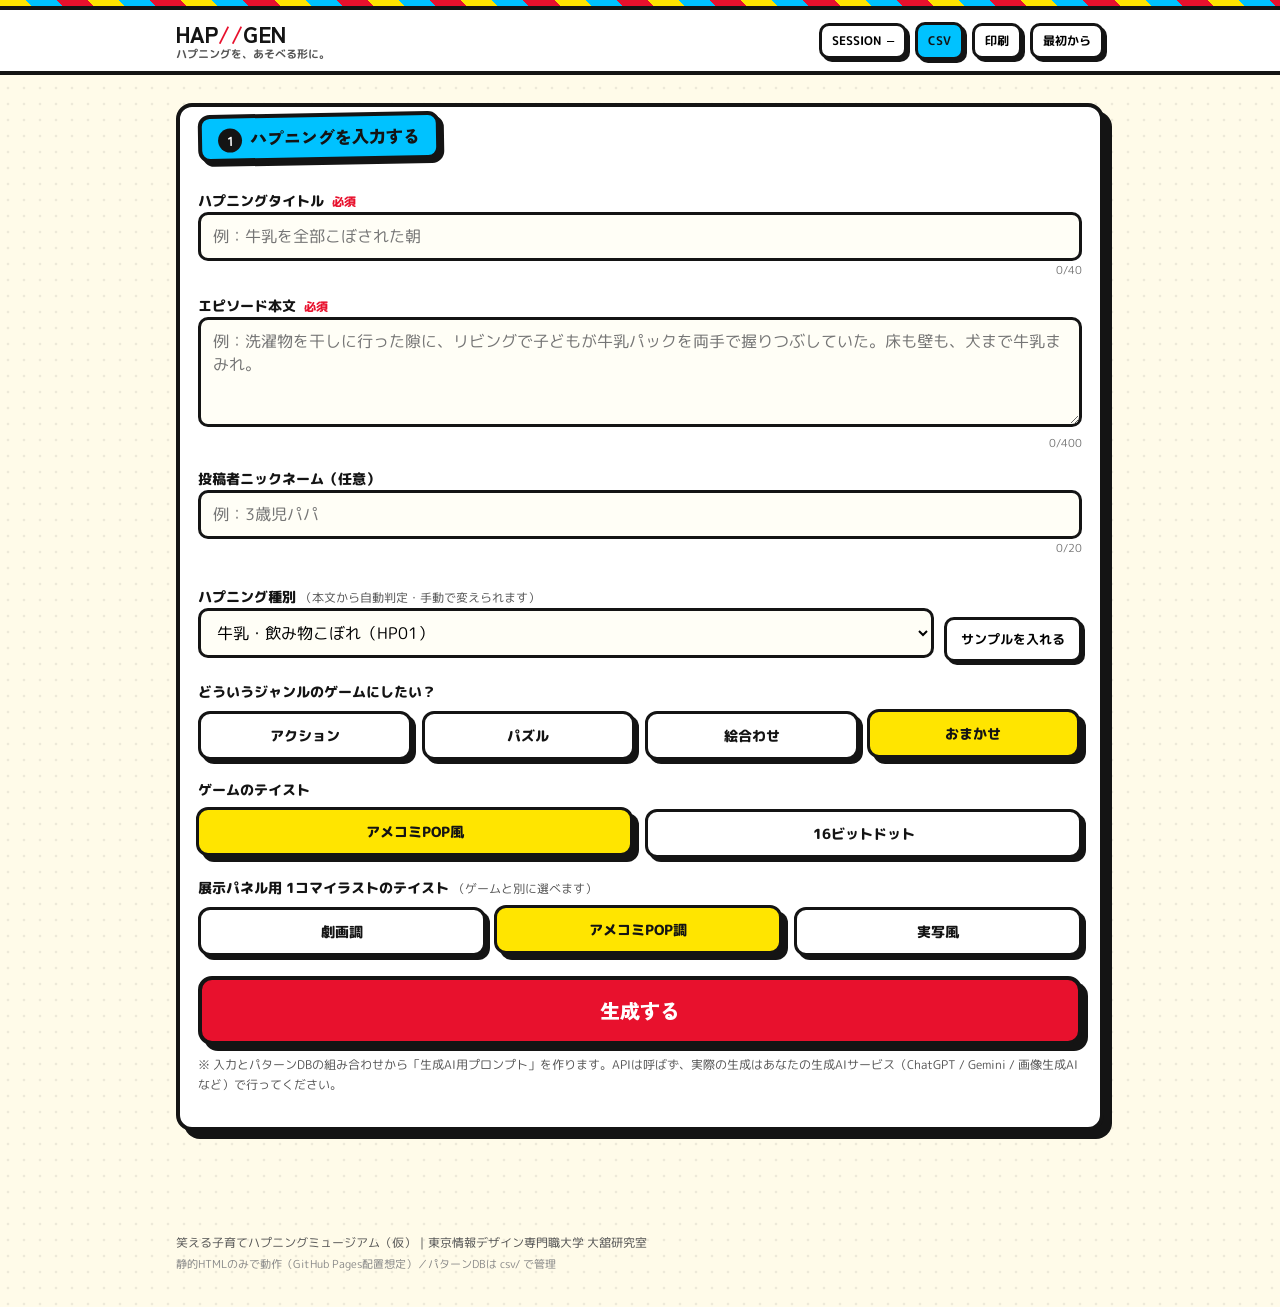
==== index.html @ 21012a0f "HAP//GEN 初版: 子育てハプニング→ゲーム&イラスト生成プロンプトツール（パターンDB+組み合わせ生成・AI API不使用）" ====
<!DOCTYPE html>
<html lang="ja">
<head>
<meta charset="UTF-8">
<meta name="viewport" content="width=device-width,initial-scale=1.0">
<title>HAP//GEN — 子育てハプニング→ゲーム&イラスト 生成プロンプトツール</title>
<meta name="description" content="区民から投稿された子育てハプニングを、遊べるミニゲームと展示パネル1コマの生成AI用プロンプトに落とす。笑える子育てハプニングミュージアムのための企画ツール。">
<link rel="preconnect" href="https://fonts.googleapis.com">
<link rel="preconnect" href="https://fonts.gstatic.com" crossorigin>
<link href="https://fonts.googleapis.com/css2?family=IBM+Plex+Mono:wght@400;600&family=M+PLUS+Rounded+1c:wght@400;700;800&family=Zen+Kaku+Gothic+New:wght@700;900&display=swap" rel="stylesheet">
<link rel="stylesheet" href="assets/css/style.css">
</head>
<body>
<div class="edge" aria-hidden="true"></div>

<header class="bar">
  <div class="bar-in">
    <a class="wordmark" href="#" aria-label="最初に戻る">
      <span class="wm-main">HAP<span class="slash">//</span>GEN</span>
      <span class="wm-sub">ハプニングを、あそべる形に。</span>
    </a>
    <div class="bar-right">
      <button class="code-chip" id="sessionChip" type="button" title="この企画のセッションリンクをコピーします。別の端末で続きを開けます。">
        <span class="cc-label">SESSION</span><span class="cc-val" id="sessionCode">—</span>
      </button>
      <span class="db-chip local" id="dbChip" title="データの読み込み元">…</span>
      <button class="icon-btn" id="btnPrint" type="button" title="印刷 / PDF保存">印刷</button>
      <button class="icon-btn" id="btnRestart" type="button" title="入力を全部消して最初から">最初から</button>
    </div>
  </div>
</header>

<main class="shell">

  <!-- ===== 1. 入力フォーム ===== -->
  <section class="card" id="formCard">
    <h2 class="band"><span class="no">1</span>ハプニングを入力する</h2>

    <div class="field">
      <label for="fTitle">ハプニングタイトル <em class="req">必須</em></label>
      <input type="text" id="fTitle" maxlength="40" placeholder="例：牛乳を全部こぼされた朝">
      <div class="count"><span id="cTitle">0</span>/40</div>
    </div>

    <div class="field">
      <label for="fStory">エピソード本文 <em class="req">必須</em></label>
      <textarea id="fStory" maxlength="400" placeholder="例：洗濯物を干しに行った隙に、リビングで子どもが牛乳パックを両手で握りつぶしていた。床も壁も、犬まで牛乳まみれ。"></textarea>
      <div class="count"><span id="cStory">0</span>/400</div>
    </div>

    <div class="field">
      <label for="fAuthor">投稿者ニックネーム（任意）</label>
      <input type="text" id="fAuthor" maxlength="20" placeholder="例：3歳児パパ">
      <div class="count"><span id="cAuthor">0</span>/20</div>
    </div>

    <div class="row">
      <div class="field grow">
        <label for="fPack">ハプニング種別 <span class="hint">（本文から自動判定・手動で変えられます）</span></label>
        <select id="fPack"></select>
      </div>
      <button class="ghost" id="btnSample" type="button">サンプルを入れる</button>
    </div>

    <div class="optgroup">
      <div class="ttl">どういうジャンルのゲームにしたい？</div>
      <div class="radios" id="rGenre">
        <label class="radio"><input type="radio" name="genre" value="action"><span class="face">アクション</span></label>
        <label class="radio"><input type="radio" name="genre" value="puzzle"><span class="face">パズル</span></label>
        <label class="radio"><input type="radio" name="genre" value="match"><span class="face">絵合わせ</span></label>
        <label class="radio"><input type="radio" name="genre" value="omakase" checked><span class="face">おまかせ</span></label>
      </div>
    </div>

    <div class="optgroup">
      <div class="ttl">ゲームのテイスト</div>
      <div class="radios" id="rGTheme">
        <label class="radio"><input type="radio" name="gtheme" value="pop" checked><span class="face">アメコミPOP風</span></label>
        <label class="radio"><input type="radio" name="gtheme" value="pixel"><span class="face">16ビットドット</span></label>
      </div>
    </div>

    <div class="optgroup">
      <div class="ttl">展示パネル用 1コマイラストのテイスト <span class="hint">（ゲームと別に選べます）</span></div>
      <div class="radios small" id="rITaste">
        <label class="radio"><input type="radio" name="itaste" value="gekiga"><span class="face">劇画調</span></label>
        <label class="radio"><input type="radio" name="itaste" value="pop" checked><span class="face">アメコミPOP調</span></label>
        <label class="radio"><input type="radio" name="itaste" value="photo"><span class="face">実写風</span></label>
      </div>
    </div>

    <button class="generate" id="btnGen">生成する</button>
    <p class="note">※ 入力とパターンDBの組み合わせから「生成AI用プロンプト」を作ります。APIは呼ばず、実際の生成はあなたの生成AIサービス（ChatGPT / Gemini / 画像生成AI など）で行ってください。</p>
  </section>

  <!-- ===== 2. 生成結果 ===== -->
  <section class="card" id="outCard" hidden>
    <h2 class="band"><span class="no">2</span>生成結果</h2>

    <div class="sum" id="sumChips"></div>
    <div class="row">
      <button class="ghost" id="btnReroll" type="button">バリエーションを変える</button>
      <button class="ghost" id="btnBack" type="button">入力に戻る</button>
    </div>

    <div class="tabs" role="tablist">
      <button class="tabbtn on" id="tabGame" role="tab">ゲーム生成プロンプト</button>
      <button class="tabbtn" id="tabIllust" role="tab">イラスト生成プロンプト</button>
    </div>

    <div class="pane" id="paneGame">
      <textarea id="outGame" readonly spellcheck="false"></textarea>
      <div class="btnrow">
        <button class="main" id="btnCopyGame" type="button">コピー</button>
        <button class="sub" id="btnDlGame" type="button">.mdでダウンロード</button>
      </div>
    </div>

    <div class="pane" id="paneIllust" hidden>
      <textarea id="outIllust" readonly spellcheck="false"></textarea>
      <div class="btnrow">
        <button class="main" id="btnCopyIllust" type="button">コピー</button>
        <button class="sub" id="btnDlIllust" type="button">.mdでダウンロード</button>
      </div>
    </div>

    <div class="btnrow">
      <button class="main" id="btnDlBoth" type="button">両方まとめてダウンロード</button>
    </div>
  </section>

</main>

<footer class="foot">
  <span id="footCredit">笑える子育てハプニングミュージアム（仮）｜東京情報デザイン専門職大学 大舘研究室</span>
  <span class="foot-note">静的HTMLのみで動作（GitHub Pages配置想定）／パターンDBは csv/ で管理</span>
</footer>

<div class="toast" id="toast" role="status"></div>

<script src="assets/js/config.js"></script>
<script src="assets/js/data.js"></script>
<script src="assets/js/db.js"></script>
<script src="assets/js/generate.js"></script>
<script src="assets/js/app.js"></script>
</body>
</html>
---- assets/css/style.css ----
:root{
  --ink:#141414; --paper:#fffbe9; --card:#ffffff;
  --cyan:#00c2ff; --yellow:#ffe500; --red:#e8112d; --blue:#2b50ff;
  --mono:'IBM Plex Mono',ui-monospace,monospace;
  --gothic:'Zen Kaku Gothic New','M PLUS Rounded 1c',sans-serif;
  --round:'M PLUS Rounded 1c','Hiragino Maru Gothic ProN','Yu Gothic',sans-serif;
}
*{box-sizing:border-box;-webkit-tap-highlight-color:transparent;}
body{
  margin:0;color:var(--ink);background:var(--paper);
  background-image:radial-gradient(rgba(0,0,0,.07) 1.5px, transparent 1.6px);
  background-size:16px 16px;
  font-family:var(--round);line-height:1.65;font-size:15px;
}
.edge{height:10px;border-bottom:4px solid var(--ink);
  background:repeating-linear-gradient(45deg,var(--yellow) 0 22px,var(--cyan) 22px 44px,var(--red) 44px 66px);}

/* ---------- ヘッダー ---------- */
.bar{position:sticky;top:0;z-index:20;background:var(--card);border-bottom:4px solid var(--ink);}
.bar-in{max-width:960px;margin:0 auto;display:flex;align-items:center;justify-content:space-between;gap:10px;padding:10px 16px;}
.wordmark{text-decoration:none;color:var(--ink);display:flex;flex-direction:column;line-height:1.25;}
.wm-main{font-family:var(--gothic);font-weight:900;font-size:22px;letter-spacing:.02em;}
.slash{color:var(--red);}
.wm-sub{font-size:11px;color:#555;font-weight:700;}
.bar-right{display:flex;align-items:center;gap:8px;flex-wrap:wrap;}
.code-chip,.icon-btn,.db-chip{
  border:3px solid var(--ink);border-radius:10px;background:#fff;
  font-family:var(--round);font-weight:700;font-size:12px;padding:6px 10px;
  box-shadow:3px 3px 0 var(--ink);cursor:pointer;
}
.code-chip:active,.icon-btn:active{transform:translate(2px,2px);box-shadow:1px 1px 0 var(--ink);}
.cc-val{font-family:var(--mono);margin-left:6px;}
.db-chip{cursor:default;}
.db-chip.csv{background:var(--cyan);}
.db-chip.api{background:var(--yellow);}
.db-chip.local{background:#e2e2e2;}

/* ---------- レイアウト ---------- */
.shell{max-width:960px;margin:0 auto;padding:28px 16px 60px;}
.card{
  background:var(--card);border:4px solid var(--ink);border-radius:16px;
  box-shadow:8px 8px 0 var(--ink);padding:20px 18px;margin:0 0 32px;
}
.band{
  display:inline-block;margin:-34px 0 14px;background:var(--cyan);
  border:4px solid var(--ink);border-radius:12px;padding:6px 16px;
  font-family:var(--gothic);font-weight:900;font-size:17px;
  box-shadow:4px 4px 0 var(--ink);transform:rotate(-1deg);
}
.band .no{
  display:inline-block;background:var(--ink);color:#fff;border-radius:50%;
  width:24px;height:24px;line-height:24px;text-align:center;font-size:13px;margin-right:8px;
}

/* ---------- フォーム ---------- */
.field{margin:14px 0 4px;}
.field label{display:block;font-weight:800;font-size:14px;}
.req{color:var(--red);font-style:normal;font-size:12px;margin-left:4px;}
.hint{font-weight:400;font-size:12px;color:#555;}
input[type=text],textarea,select{
  width:100%;border:3px solid var(--ink);border-radius:10px;padding:10px 12px;
  font-size:16px;font-family:var(--round);background:#fffef6;outline:none;
}
input:focus,textarea:focus,select:focus{background:#e9fbff;}
textarea{min-height:110px;resize:vertical;}
.count{font-size:11px;text-align:right;color:#777;}
.row{display:flex;gap:10px;align-items:flex-end;margin:14px 0;flex-wrap:wrap;}
.row .grow{flex:1;min-width:220px;}
.ghost{
  border:3px solid var(--ink);border-radius:10px;background:#fff;font-weight:700;
  font-size:13px;padding:10px 14px;cursor:pointer;box-shadow:3px 3px 0 var(--ink);font-family:var(--round);
}
.ghost:active{transform:translate(2px,2px);box-shadow:1px 1px 0 var(--ink);}
.optgroup{margin:18px 0 6px;}
.optgroup .ttl{font-weight:800;font-size:14px;margin-bottom:8px;}
.radios{display:grid;grid-template-columns:repeat(auto-fit,minmax(140px,1fr));gap:10px;}
.radio{position:relative;}
.radio input{position:absolute;opacity:0;width:100%;height:100%;margin:0;cursor:pointer;}
.radio .face{
  display:block;border:3px solid var(--ink);border-radius:12px;padding:10px 8px;
  text-align:center;font-weight:800;font-size:14px;background:#fff;
  box-shadow:4px 4px 0 var(--ink);transition:.08s;pointer-events:none;
}
.radio input:checked+.face{background:var(--yellow);transform:translate(-2px,-2px);box-shadow:6px 6px 0 var(--ink);}
.radio input:focus-visible+.face{outline:3px dashed var(--blue);}
.generate{
  display:block;width:100%;margin-top:20px;border:4px solid var(--ink);border-radius:14px;
  background:var(--red);color:#fff;font-family:var(--gothic);font-weight:900;font-size:20px;
  padding:16px;cursor:pointer;box-shadow:6px 6px 0 var(--ink);
}
.generate:active{transform:translate(3px,3px);box-shadow:2px 2px 0 var(--ink);}
.note{font-size:12px;color:#555;margin-top:10px;}

/* ---------- 出力 ---------- */
.sum{display:flex;flex-wrap:wrap;gap:8px;margin:6px 0 10px;}
.sum .chip{
  border:3px solid var(--ink);border-radius:10px;padding:4px 10px;font-size:12px;
  font-weight:700;background:#fff;box-shadow:3px 3px 0 var(--ink);
}
.sum .chip b{font-weight:800;}
.sum .chip.k-hp{background:var(--cyan);}
.sum .chip.k-genre{background:var(--yellow);}
.sum .chip.k-variant{background:#ffd9e2;}
.sum .chip.k-twist{background:#d9f2ff;}
.sum .chip.k-taste{background:#e5dcff;}
.tabs{display:flex;gap:10px;margin:18px 0 12px;flex-wrap:wrap;}
.tabbtn{
  border:3px solid var(--ink);background:#fff;border-radius:12px;padding:8px 14px;
  font-weight:800;font-size:14px;cursor:pointer;box-shadow:4px 4px 0 var(--ink);font-family:var(--round);
}
.tabbtn.on{background:var(--cyan);}
.pane textarea{
  font-family:var(--mono);font-size:12.5px;line-height:1.6;
  min-height:380px;white-space:pre-wrap;
}
.btnrow{display:flex;gap:10px;margin-top:12px;flex-wrap:wrap;}
.btnrow .main,.btnrow .sub{
  border:3px solid var(--ink);border-radius:10px;padding:10px 16px;font-weight:800;
  font-size:14px;cursor:pointer;box-shadow:3px 3px 0 var(--ink);font-family:var(--round);
}
.btnrow .main{background:var(--yellow);}
.btnrow .sub{background:#fff;}
.btnrow .main:active,.btnrow .sub:active{transform:translate(2px,2px);box-shadow:1px 1px 0 var(--ink);}

.foot{max-width:960px;margin:0 auto;padding:10px 16px 34px;font-size:12px;color:#555;display:flex;flex-direction:column;gap:2px;}
.foot-note{font-size:11px;color:#888;}

.toast{
  position:fixed;left:50%;bottom:24px;transform:translateX(-50%) translateY(20px);
  opacity:0;transition:.25s;background:var(--ink);color:#fff;padding:10px 18px;
  border-radius:12px;font-weight:700;z-index:99;pointer-events:none;
}
.toast.show{opacity:1;transform:translateX(-50%) translateY(0);}

@media(max-width:600px){
  .bar-in{padding:8px 10px;}
  .wm-sub{display:none;}
  .shell{padding:22px 10px 50px;}
  .pane textarea{min-height:300px;}
}

@media print{
  body{background:#fff;}
  .edge,.bar,.foot,.toast,.btnrow,.tabs,.note,.sum{display:none!important;}
  .card{box-shadow:none;border-width:2px;}
  #formCard{display:none!important;}
  #outCard{display:block!important;}
  .pane{display:block!important;margin-bottom:18px;}
  .pane[hidden]{display:block!important;}
  .pane textarea{border:1px solid #999;height:auto;min-height:0;font-size:10px;white-space:pre-wrap;}
}
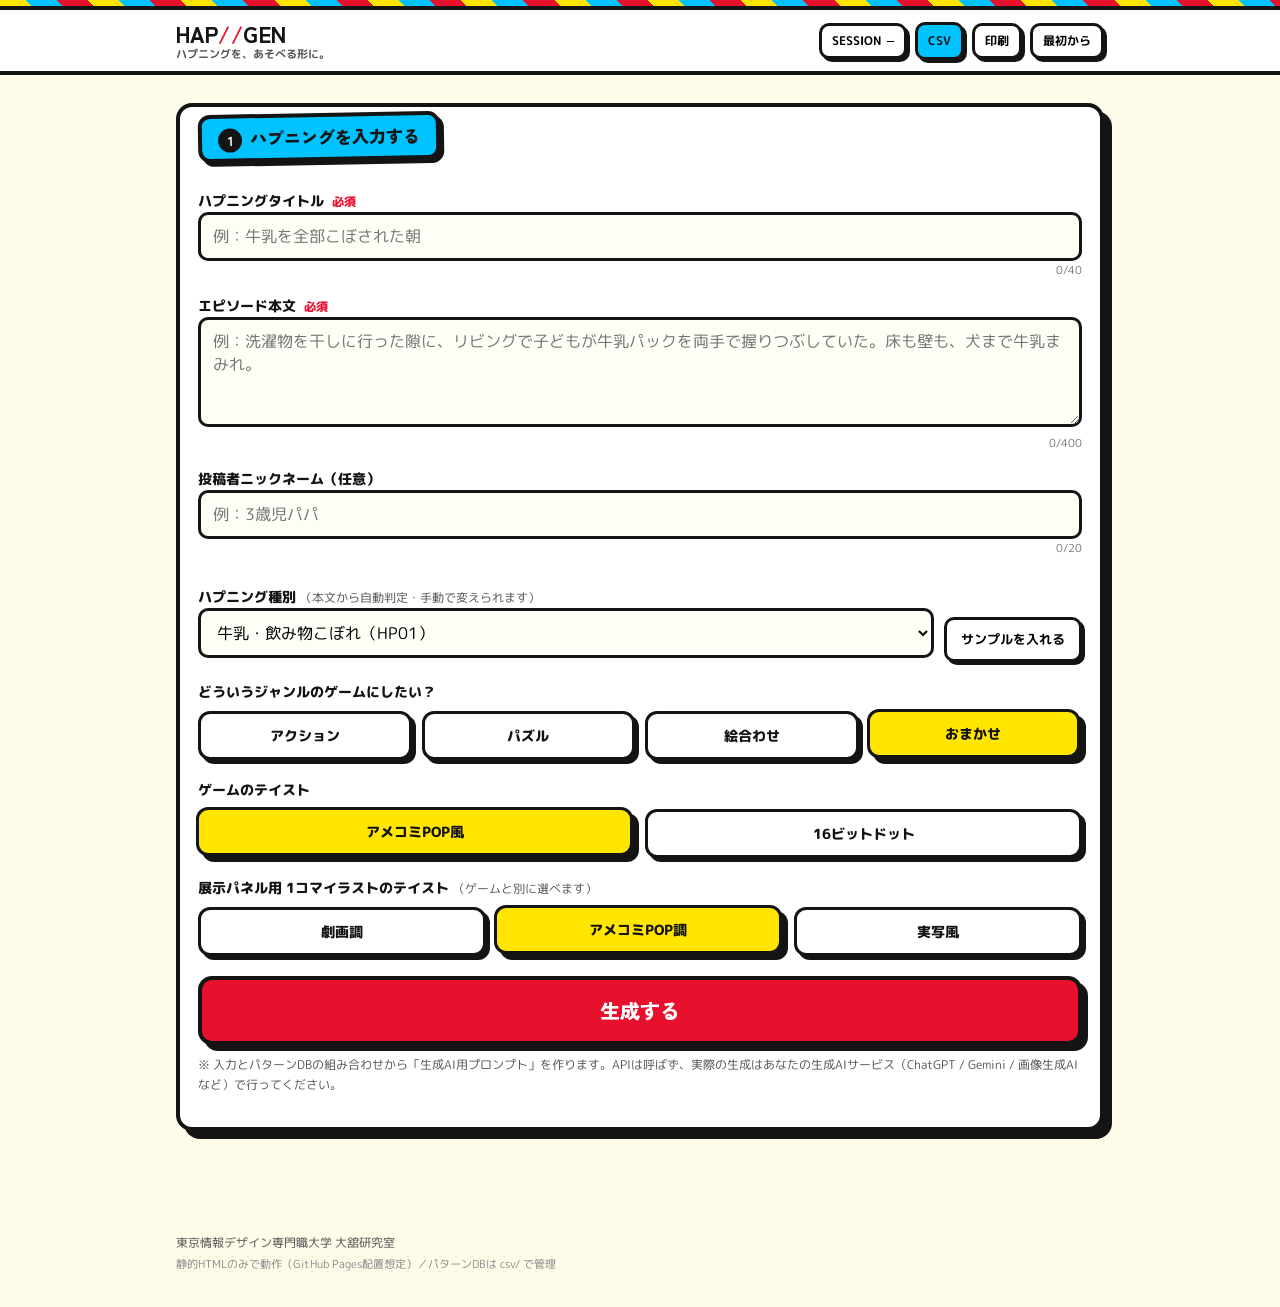
==== commit f1cbdd44: "イベント名を外す（設定の event_name を空に。空のときは「会場のイベント」と書く） - csv/設定.csv：event_name を空に - generate.js：イベント名が空なら「江" ====
--- a/index.html
+++ b/index.html
@@ -4,7 +4,7 @@
 <meta charset="UTF-8">
 <meta name="viewport" content="width=device-width,initial-scale=1.0">
 <title>HAP//GEN — 子育てハプニング→ゲーム&イラスト 生成プロンプトツール</title>
-<meta name="description" content="区民から投稿された子育てハプニングを、遊べるミニゲームと展示パネル1コマの生成AI用プロンプトに落とす。笑える子育てハプニングミュージアムのための企画ツール。">
+<meta name="description" content="区民から投稿された子育てハプニングを、遊べるミニゲームと展示パネル1コマの生成AI用プロンプトに落とす。子育てハプニングの展示イベントのための企画ツール。">
 <link rel="preconnect" href="https://fonts.googleapis.com">
 <link rel="preconnect" href="https://fonts.gstatic.com" crossorigin>
 <link href="https://fonts.googleapis.com/css2?family=IBM+Plex+Mono:wght@400;600&family=M+PLUS+Rounded+1c:wght@400;700;800&family=Zen+Kaku+Gothic+New:wght@700;900&display=swap" rel="stylesheet">
@@ -117,6 +117,12 @@
     </div>
 
     <div class="pane" id="paneIllust" hidden>
+      <div class="taste-row" id="illustTasteRow">
+        <span class="taste-label">イラストテイスト：</span>
+        <button class="taste-swap" data-t="gekiga" type="button">劇画調</button>
+        <button class="taste-swap on" data-t="pop" type="button">アメコミPOP調</button>
+        <button class="taste-swap" data-t="photo" type="button">実写風</button>
+      </div>
       <textarea id="outIllust" readonly spellcheck="false"></textarea>
       <div class="btnrow">
         <button class="main" id="btnCopyIllust" type="button">コピー</button>
@@ -132,7 +138,7 @@
 </main>
 
 <footer class="foot">
-  <span id="footCredit">笑える子育てハプニングミュージアム（仮）｜東京情報デザイン専門職大学 大舘研究室</span>
+  <span id="footCredit">東京情報デザイン専門職大学 大舘研究室</span>
   <span class="foot-note">静的HTMLのみで動作（GitHub Pages配置想定）／パターンDBは csv/ で管理</span>
 </footer>
 
--- a/assets/css/style.css
+++ b/assets/css/style.css
@@ -102,7 +102,15 @@
 .sum .chip.k-genre{background:var(--yellow);}
 .sum .chip.k-variant{background:#ffd9e2;}
 .sum .chip.k-twist{background:#d9f2ff;}
+.sum .chip.k-comedy{background:#fff0b3;}
+.sum .chip.k-gimmick{background:#d9ffe2;}
+.sum .chip.k-arcade{background:#ffdaa3;}
+.sum .chip.k-char{background:#ffd6e8;}
+.sum .chip.k-local{background:#d6e8ff;}
+.sum .chip.k-combo{background:var(--yellow);}
 .sum .chip.k-taste{background:#e5dcff;}
+.sum .chip.k-extract{background:#ffe9d6;}
+.sum .chip.k-scene{background:#e2ffd9;text-align:left;max-width:100%;white-space:normal;}
 .tabs{display:flex;gap:10px;margin:18px 0 12px;flex-wrap:wrap;}
 .tabbtn{
   border:3px solid var(--ink);background:#fff;border-radius:12px;padding:8px 14px;
@@ -113,6 +121,14 @@
   font-family:var(--mono);font-size:12.5px;line-height:1.6;
   min-height:380px;white-space:pre-wrap;
 }
+.taste-row{display:flex;align-items:center;gap:8px;flex-wrap:wrap;margin:0 0 10px;}
+.taste-label{font-weight:800;font-size:13px;}
+.taste-swap{
+  border:3px solid var(--ink);border-radius:10px;background:#fff;font-weight:700;
+  font-size:13px;padding:7px 14px;cursor:pointer;box-shadow:3px 3px 0 var(--ink);font-family:var(--round);
+}
+.taste-swap.on{background:var(--yellow);}
+.taste-swap:active{transform:translate(2px,2px);box-shadow:1px 1px 0 var(--ink);}
 .btnrow{display:flex;gap:10px;margin-top:12px;flex-wrap:wrap;}
 .btnrow .main,.btnrow .sub{
   border:3px solid var(--ink);border-radius:10px;padding:10px 16px;font-weight:800;
